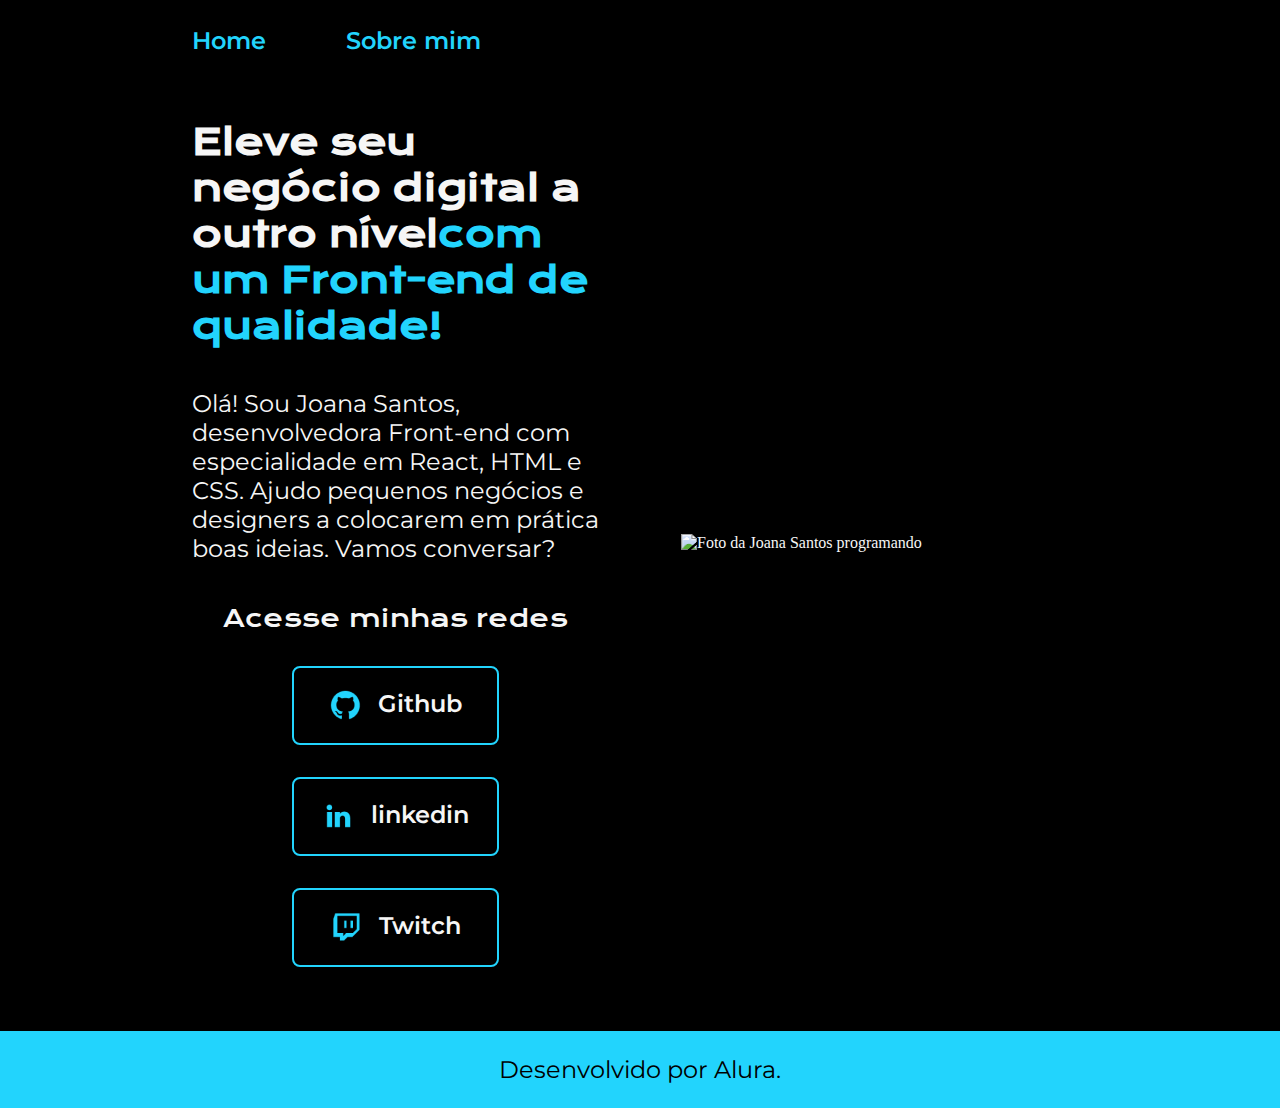
==== index.html @ 433b698c "Add files via upload" ====
<!DOCTYPE html>
<html lang="pt-br">

<head>
    <meta charset="UTF-8">
    <meta http-equiv="X-UA-Compatible" content="IE=edge">
    <meta name="viewport" content="width=device-width, initial-scale=1.0">
    <title>Portifolio</title>
    <link rel="stylesheet" href="./styles/style.css">
</head>

<body>
    <header class="cabecalho">
        <nav class="cabecalho__menu">
            <a class="cabecalho__menu__link" href="index.html">Home</a>
            <a class="cabecalho__menu__link" href="about.html">Sobre mim</a>
        </nav>
    </header>
    <main class="apresentacao">
        <section class="apresentacao__conteudo">
            <h1 class="apresentacao__conteudo__titulo">Eleve seu negócio digital a outro nível<strong 
            class="titulo-destaque">com um Front-end de qualidade!
            </strong></h1>
            <p class="apresentacao__conteudo__texto">Olá! Sou Joana Santos, desenvolvedora
            Front-end com especialidade em React, HTML e
            CSS. Ajudo pequenos negócios e designers a
            colocarem em prática boas ideias. Vamos
            conversar?</p>
            <div class="apresentacao__links">
                <h2 class="apresentacao__links__subtitulo">Acesse minhas redes</h2>
                <a class="apresentacao__links__navegacao" href="https://github.com/rafaballerini">
                    <img src="./assets/github.png">
                    Github
                </a>
                <a class="apresentacao__links__navegacao" href="https://linkedin.com/in/rafaellaballerini">
                    <img src="./assets/linkedin.png">
                    linkedin
                </a>
                <a class="apresentacao__links__navegacao" href="https://twitch.tv/guilimadev">
                    <img src="./assets/twitch.png">
                    Twitch
                </a>
            </div>
        </section>
        <img class="apresentacao__imagem" src="./assets/imagem.png" alt="Foto da Joana Santos programando">
    </main>
    <footer class="rodape">
        <p>Desenvolvido por Alura.</p>
    </footer>
</body>

</html>
---- styles/style.css ----
@import url('https://fonts.googleapis.com/css2?family=Krona+One&family=Montserrat:wght@400;600&display=swap');

:root {
    --cor-primaria: #000000;
    --cor-secundaria: #F6F6F6;
    --cor-terciaria: #22D4FD;
    --cor-hover: #272727;

    --fonte-primaria: 'Krona One', sans-serif;
    --fonte-secundaria: 'Montserrat', sans-serif;
}
*{
    margin: 0;
    padding: 0;
}

body{
    box-sizing: border-box;
    background-color: var(--cor-primaria);
    color: var(--cor-secundaria);
}
.cabecalho{
    padding: 2% 0% 0% 15%;
}
.cabecalho__menu{
    display: flex;
    gap: 80px;
}
.cabecalho__menu__link{
    font-family: var(--fonte-secundaria);
    font-size: 1.5rem;
    font-weight: 600;
    color: var(--cor-terciaria);
    text-decoration: none;
}
.apresentacao{
    padding: 5% 15%;
    display: flex;
    align-items: center;
    justify-content: space-between;
    gap: 82px;
}
.apresentacao__conteudo{
    width: 50%;
    display: flex;
    flex-direction: column;
    gap: 40px;
}

.apresentacao__conteudo__titulo{
    font-size: 2.25rem;
    font-family: var(--fonte-primaria);
}
.titulo-destaque{
    color: var(--cor-terciaria);
}
.apresentacao__conteudo__texto{
    font-size: 1.5rem;
    font-family: var(--fonte-secundaria);
}

.apresentacao__links{
    display: flex;
    flex-direction: column;
    justify-content: space-between;
    align-items: center;
    gap: 32px;
}
.apresentacao__links__subtitulo{
    font-family: var(--fonte-primaria);
    font-weight: 400;
    font-size: 1.5rem;
}
.apresentacao__links__navegacao{
    display: flex;
    justify-content: center;
    gap: 16px;
    border: 2px solid var(--cor-terciaria);
    width: 50%;
    text-align: center;
    border-radius: 8px;
    font-size: 1.5rem;
    font-weight: 600;
    padding: 21.5px 0;
    text-decoration: none;
    color: var(--cor-secundaria);
    font-family: var(--fonte-secundaria);
}
.apresentacao__links__link:hover{
    background-color: var(--cor-hover);
    transform: scale(1.03);
    transition: transform 0.2s ease;

}
.apresentacao__imagem{
    width: 50%;
}
.rodape{
    color: var(--cor-primaria);
    background-color: var(--cor-terciaria);
    padding: 24px;
    text-align: center;
    font-family: var(--fonte-secundaria);
    font-size: 1.5rem;
    font-weight: 400;
}

@media (max-width: 1200px) {
    .cabecalho{
         padding: 10%;  
    }
    .cabecalho__menu{
        justify-content: center;
    }
    .apresentacao{
        flex-direction: column-reverse;
        padding: 5%;
    }
    .apresentacao__conteudo{
        width: auto;                                 /* aqui o elemento filho ocupara automaticamente a largura do elemento pai (pading)*/
    }
}
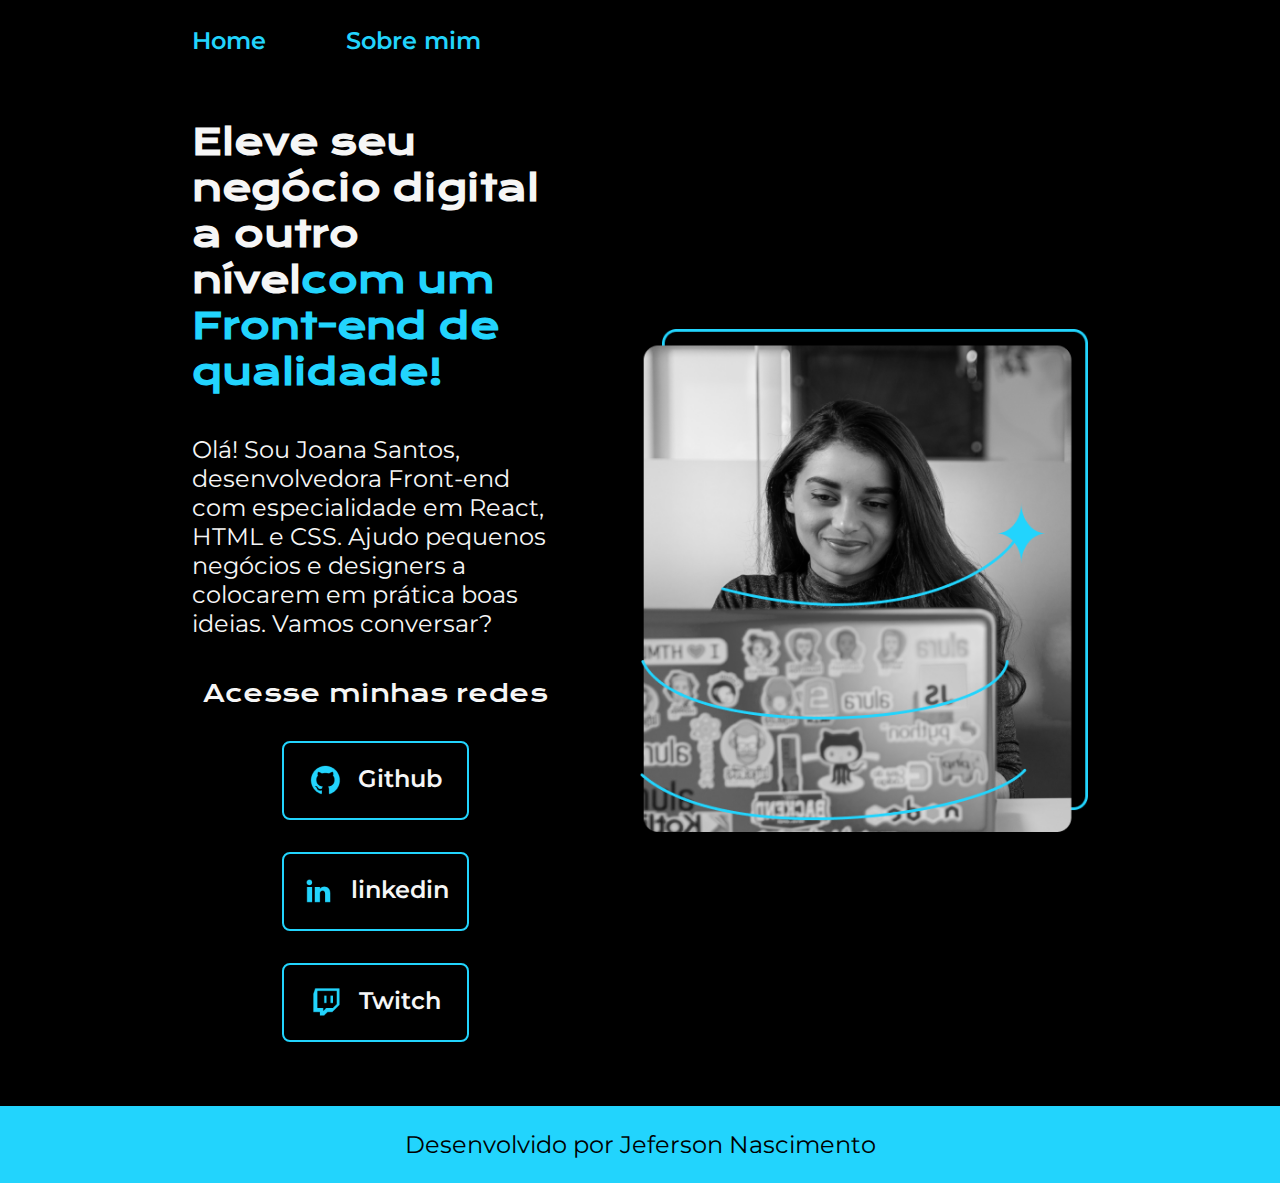
==== commit aacd7932: "Update index.html" ====
--- a/index.html
+++ b/index.html
@@ -45,8 +45,8 @@
         <img class="apresentacao__imagem" src="./assets/imagem.png" alt="Foto da Joana Santos programando">
     </main>
     <footer class="rodape">
-        <p>Desenvolvido por Alura.</p>
+        <p>Desenvolvido por Jeferson Nascimento</p>
     </footer>
 </body>
 
-</html>+</html>
